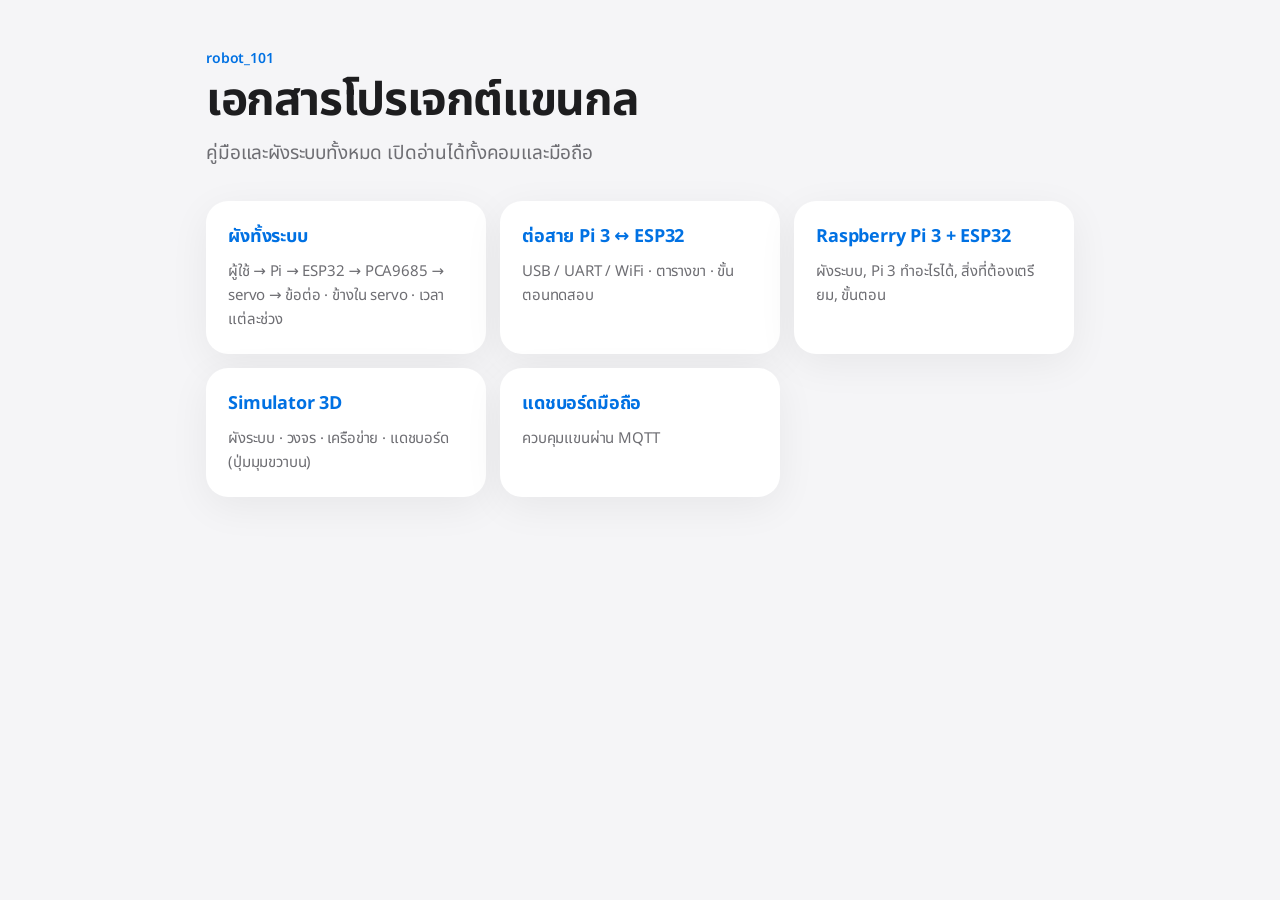
==== sim/docs/index.html @ 7e5e6629 "Add Pi 3 ↔ ESP32 wiring page (generated via llm-orchestrator) Co-Authored-By: Claude Opus 5.5 <norep" ====
<!doctype html>
<html lang="th">
<head>
<meta charset="utf-8">
<meta name="viewport" content="width=device-width,initial-scale=1">
<title>Robot Arm Docs</title>
<link rel="preconnect" href="https://fonts.googleapis.com">
<link href="https://fonts.googleapis.com/css2?family=Noto+Sans+Thai:wght@400;600;700&display=swap" rel="stylesheet">
<link rel="stylesheet" href="docs.css">
</head>
<body>
<main>
  <p class="eyebrow">robot_101</p>
  <h1>เอกสารโปรเจกต์แขนกล</h1>
  <p class="lede">คู่มือและผังระบบทั้งหมด เปิดอ่านได้ทั้งคอมและมือถือ</p>
  <div class="grid">
    <a class="card" href="system.html"><h3>ผังทั้งระบบ</h3><p>ผู้ใช้ → Pi → ESP32 → PCA9685 → servo → ข้อต่อ · ข้างใน servo · เวลาแต่ละช่วง</p></a>
    <a class="card" href="pi-wiring.html"><h3>ต่อสาย Pi 3 ↔ ESP32</h3><p>USB / UART / WiFi · ตารางขา · ขั้นตอนทดสอบ</p></a>
    <a class="card" href="raspberry-pi.html"><h3>Raspberry Pi 3 + ESP32</h3><p>ผังระบบ, Pi 3 ทำอะไรได้, สิ่งที่ต้องเตรียม, ขั้นตอน</p></a>
    <a class="card" href="../index.html"><h3>Simulator 3D</h3><p>ผังระบบ · วงจร · เครือข่าย · แดชบอร์ด (ปุ่มมุมขวาบน)</p></a>
    <a class="card" href="../remote.html"><h3>แดชบอร์ดมือถือ</h3><p>ควบคุมแขนผ่าน MQTT</p></a>
  </div>
</main>
</body>
</html>
---- sim/docs/docs.css ----
/* Shared style for robot_101 docs pages — Apple-like, light/dark */
:root {
  --font: -apple-system, BlinkMacSystemFont, "SF Pro Text", "Noto Sans Thai", system-ui, sans-serif;
  --mono: ui-monospace, "SF Mono", Menlo, monospace;
  --bg: #f5f5f7; --card: #ffffff; --text: #1d1d1f; --muted: #6e6e73; --hairline: rgba(0,0,0,.08);
  --fill: rgba(120,120,128,.12); --fill-2: rgba(120,120,128,.22);
  --accent: #0071e3; --accent-soft: rgba(0,113,227,.1);
  --ok: #248a3d; --warn: #b25000; --bad: #d70015;
  --c-blue: #0a84ff; --c-purple: #bf5af2; --c-green: #30d158; --c-red: #ff453a; --c-orange: #ff9f0a;
  --shadow: 0 10px 40px rgba(0,0,0,.06);
}
@media (prefers-color-scheme: dark) {
  :root:not([data-theme="light"]) {
    --bg: #000; --card: #1c1c1e; --text: #f5f5f7; --muted: #98989d; --hairline: rgba(255,255,255,.1);
    --fill: rgba(120,120,128,.24); --fill-2: rgba(120,120,128,.36);
    --accent: #0a84ff; --accent-soft: rgba(10,132,255,.18);
    --ok: #30d158; --warn: #ff9f0a; --bad: #ff453a; --shadow: none;
  }
}
* { box-sizing: border-box; }
html { -webkit-text-size-adjust: 100%; }
body { margin: 0; background: var(--bg); color: var(--text); font: 16px/1.6 var(--font); -webkit-font-smoothing: antialiased; letter-spacing: -.01em; }
main { max-width: 900px; margin: 0 auto; padding: 48px 16px 80px; }
a { color: var(--accent); text-decoration: none; } a:hover { text-decoration: underline; }
code { font: .88em var(--mono); background: var(--fill); padding: 1px 6px; border-radius: 6px; }
pre { font: 13px/1.5 var(--mono); background: var(--fill); padding: 14px 16px; border-radius: 14px; overflow-x: auto; }
pre code { background: none; padding: 0; }

.crumb { font-size: 14px; color: var(--muted); margin-bottom: 18px; }
.eyebrow { font-size: 14px; font-weight: 600; color: var(--accent); margin: 0 0 6px; }
h1 { font-size: clamp(30px, 5vw, 46px); line-height: 1.1; letter-spacing: -.03em; margin: 0 0 12px; }
.lede { font-size: 19px; color: var(--muted); margin: 0 0 32px; max-width: 680px; }
h2 { font-size: 26px; letter-spacing: -.02em; margin: 52px 0 14px; }
h3 { font-size: 18px; margin: 0 0 8px; }

.card { background: var(--card); border-radius: 22px; padding: 22px; box-shadow: var(--shadow); }
.grid { display: grid; gap: 14px; grid-template-columns: repeat(auto-fit, minmax(240px, 1fr)); }
.card p { margin: 6px 0 0; color: var(--muted); font-size: 15px; }

.diagram { background: var(--card); border-radius: 26px; padding: 18px; box-shadow: var(--shadow); }
.diagram svg { width: 100%; height: auto; display: block; }
.diagram .blk { fill: var(--fill); stroke: var(--fill-2); stroke-width: 1.2; }
.diagram .blk-hi { fill: var(--accent-soft); stroke: var(--accent); stroke-width: 1.5; }
.diagram .t { fill: var(--text); font: 600 14px var(--font); }
.diagram .s { fill: var(--muted); font: 12px var(--font); }
.diagram .m { fill: var(--text); font: 12px var(--mono); }
.diagram .w { fill: none; stroke-width: 2.6; stroke-linecap: round; stroke-linejoin: round; }
.w.blue { stroke: var(--c-blue); } .w.purple { stroke: var(--c-purple); } .w.green { stroke: var(--c-green); }
.w.red { stroke: var(--c-red); } .w.gray { stroke: var(--muted); } .w.dash { stroke-dasharray: 7 6; }
.legend { display: flex; flex-wrap: wrap; gap: 6px 18px; font-size: 13px; color: var(--muted); margin: 14px 4px 2px; }
.legend i { display: inline-block; width: 20px; height: 3px; border-radius: 2px; vertical-align: middle; margin-right: 6px; }

table { width: 100%; border-collapse: collapse; font-size: 15px; background: var(--card); border-radius: 18px; overflow: hidden; box-shadow: var(--shadow); }
th, td { text-align: left; padding: 12px 16px; border-bottom: 1px solid var(--hairline); vertical-align: top; }
th { font-size: 13px; color: var(--muted); font-weight: 500; }
tr:last-child td { border-bottom: 0; }
.tag { display: inline-block; font-size: 12px; font-weight: 600; padding: 2px 10px; border-radius: 999px; white-space: nowrap; }
.tag.ok { color: var(--ok); background: color-mix(in srgb, var(--ok) 14%, transparent); }
.tag.warn { color: var(--warn); background: color-mix(in srgb, var(--warn) 14%, transparent); }
.tag.bad { color: var(--bad); background: color-mix(in srgb, var(--bad) 14%, transparent); }

ol.steps { list-style: none; counter-reset: s; padding: 0; margin: 0; display: grid; gap: 12px; }
ol.steps > li { counter-increment: s; background: var(--card); border-radius: 18px; padding: 16px 18px 16px 62px; position: relative; box-shadow: var(--shadow); }
ol.steps > li::before { content: counter(s); position: absolute; left: 18px; top: 16px; width: 30px; height: 30px; border-radius: 50%;
  background: var(--accent); color: #fff; font-weight: 600; font-size: 14px; display: grid; place-items: center; }
ol.steps p { margin: 4px 0 0; color: var(--muted); font-size: 15px; }
.note { border-radius: 16px; padding: 14px 18px; font-size: 15px; background: color-mix(in srgb, var(--warn) 12%, transparent); margin-top: 16px; }
.note b { color: var(--warn); }
footer { margin-top: 60px; font-size: 13px; color: var(--muted); }
@media (max-width: 600px) { main { padding-top: 28px; } th, td { padding: 10px 12px; font-size: 14px; } }
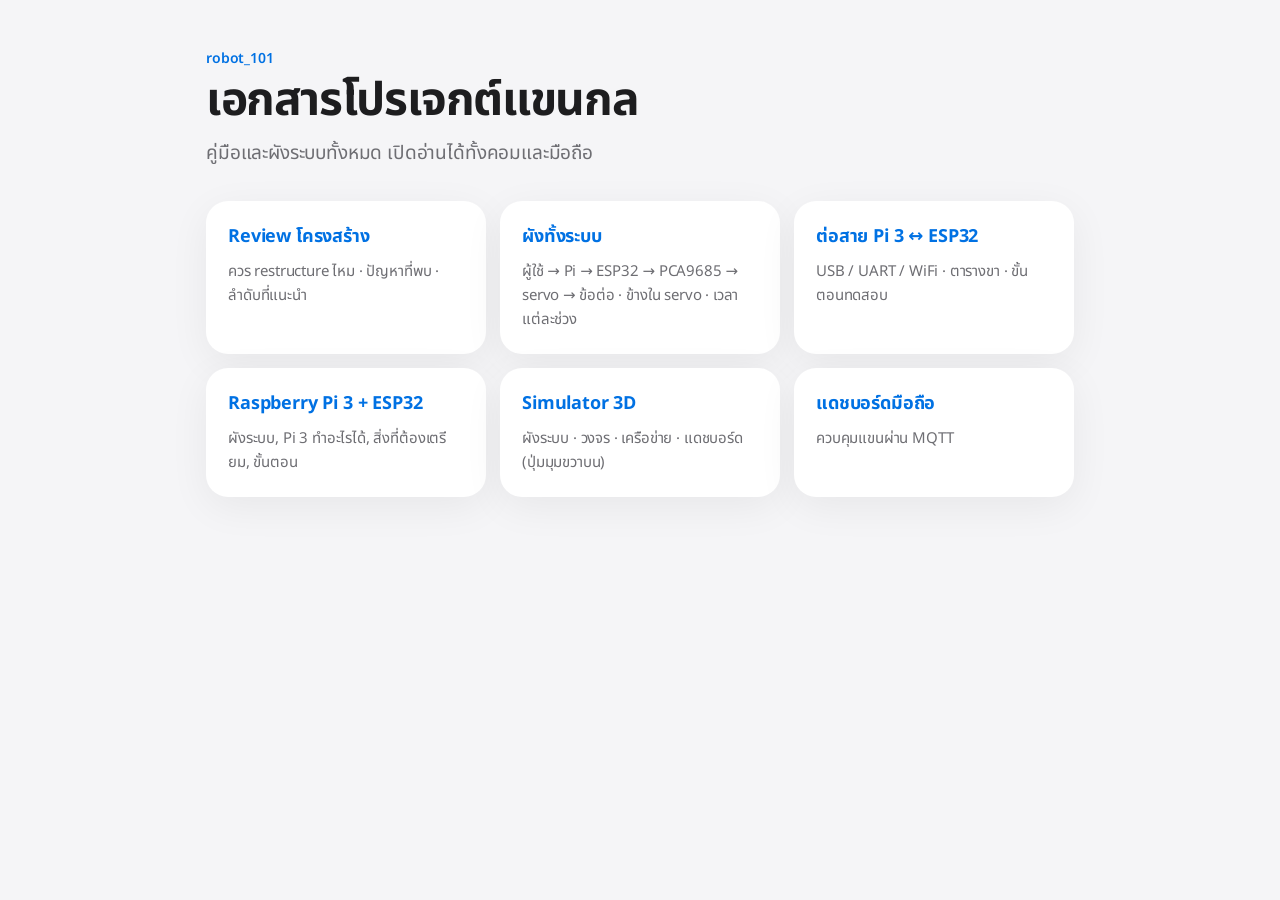
==== commit 254beafa: "Add architecture review page Co-Authored-By: Claude Opus 5.5 <noreply@anthropic.com>" ====
--- a/sim/docs/index.html
+++ b/sim/docs/index.html
@@ -14,6 +14,7 @@
   <h1>เอกสารโปรเจกต์แขนกล</h1>
   <p class="lede">คู่มือและผังระบบทั้งหมด เปิดอ่านได้ทั้งคอมและมือถือ</p>
   <div class="grid">
+    <a class="card" href="review.html"><h3>Review โครงสร้าง</h3><p>ควร restructure ไหม · ปัญหาที่พบ · ลำดับที่แนะนำ</p></a>
     <a class="card" href="system.html"><h3>ผังทั้งระบบ</h3><p>ผู้ใช้ → Pi → ESP32 → PCA9685 → servo → ข้อต่อ · ข้างใน servo · เวลาแต่ละช่วง</p></a>
     <a class="card" href="pi-wiring.html"><h3>ต่อสาย Pi 3 ↔ ESP32</h3><p>USB / UART / WiFi · ตารางขา · ขั้นตอนทดสอบ</p></a>
     <a class="card" href="raspberry-pi.html"><h3>Raspberry Pi 3 + ESP32</h3><p>ผังระบบ, Pi 3 ทำอะไรได้, สิ่งที่ต้องเตรียม, ขั้นตอน</p></a>
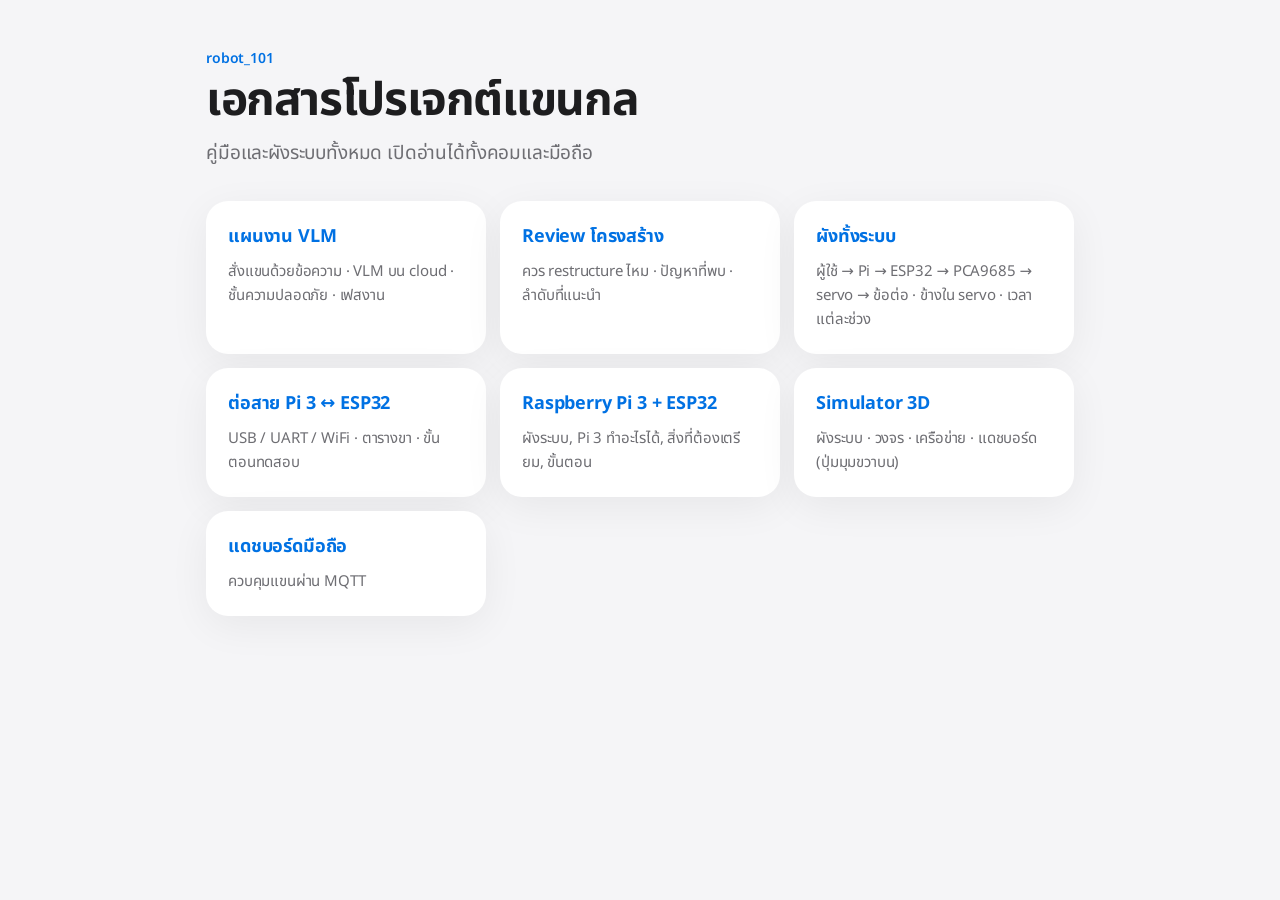
==== commit 8b02bc1c: "Add VLM plan page (cloud VLM, typed commands) via llm-orchestrator Co-Authored-By: Claude Opus 5.5 <" ====
--- a/sim/docs/index.html
+++ b/sim/docs/index.html
@@ -14,6 +14,7 @@
   <h1>เอกสารโปรเจกต์แขนกล</h1>
   <p class="lede">คู่มือและผังระบบทั้งหมด เปิดอ่านได้ทั้งคอมและมือถือ</p>
   <div class="grid">
+    <a class="card" href="vlm-plan.html"><h3>แผนงาน VLM</h3><p>สั่งแขนด้วยข้อความ · VLM บน cloud · ชั้นความปลอดภัย · เฟสงาน</p></a>
     <a class="card" href="review.html"><h3>Review โครงสร้าง</h3><p>ควร restructure ไหม · ปัญหาที่พบ · ลำดับที่แนะนำ</p></a>
     <a class="card" href="system.html"><h3>ผังทั้งระบบ</h3><p>ผู้ใช้ → Pi → ESP32 → PCA9685 → servo → ข้อต่อ · ข้างใน servo · เวลาแต่ละช่วง</p></a>
     <a class="card" href="pi-wiring.html"><h3>ต่อสาย Pi 3 ↔ ESP32</h3><p>USB / UART / WiFi · ตารางขา · ขั้นตอนทดสอบ</p></a>
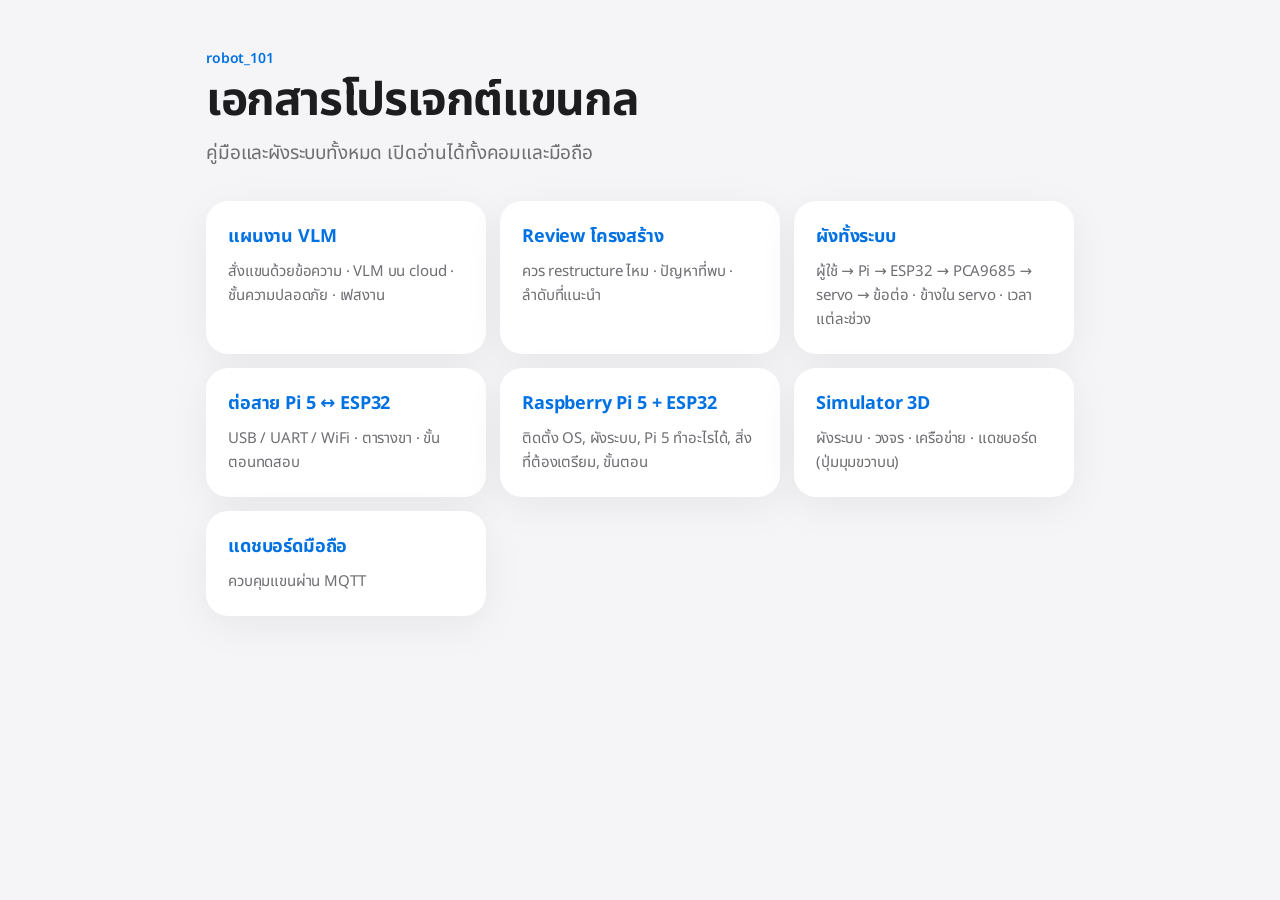
==== commit fd23198d: "Docs: switch Pi 3 references to Raspberry Pi 5 (power, capabilities, diagrams) Co-Authored-By: Claud" ====
--- a/sim/docs/index.html
+++ b/sim/docs/index.html
@@ -17,8 +17,8 @@
     <a class="card" href="vlm-plan.html"><h3>แผนงาน VLM</h3><p>สั่งแขนด้วยข้อความ · VLM บน cloud · ชั้นความปลอดภัย · เฟสงาน</p></a>
     <a class="card" href="review.html"><h3>Review โครงสร้าง</h3><p>ควร restructure ไหม · ปัญหาที่พบ · ลำดับที่แนะนำ</p></a>
     <a class="card" href="system.html"><h3>ผังทั้งระบบ</h3><p>ผู้ใช้ → Pi → ESP32 → PCA9685 → servo → ข้อต่อ · ข้างใน servo · เวลาแต่ละช่วง</p></a>
-    <a class="card" href="pi-wiring.html"><h3>ต่อสาย Pi 3 ↔ ESP32</h3><p>USB / UART / WiFi · ตารางขา · ขั้นตอนทดสอบ</p></a>
-    <a class="card" href="raspberry-pi.html"><h3>Raspberry Pi 3 + ESP32</h3><p>ผังระบบ, Pi 3 ทำอะไรได้, สิ่งที่ต้องเตรียม, ขั้นตอน</p></a>
+    <a class="card" href="pi-wiring.html"><h3>ต่อสาย Pi 5 ↔ ESP32</h3><p>USB / UART / WiFi · ตารางขา · ขั้นตอนทดสอบ</p></a>
+    <a class="card" href="raspberry-pi.html"><h3>Raspberry Pi 5 + ESP32</h3><p>ติดตั้ง OS, ผังระบบ, Pi 5 ทำอะไรได้, สิ่งที่ต้องเตรียม, ขั้นตอน</p></a>
     <a class="card" href="../index.html"><h3>Simulator 3D</h3><p>ผังระบบ · วงจร · เครือข่าย · แดชบอร์ด (ปุ่มมุมขวาบน)</p></a>
     <a class="card" href="../remote.html"><h3>แดชบอร์ดมือถือ</h3><p>ควบคุมแขนผ่าน MQTT</p></a>
   </div>
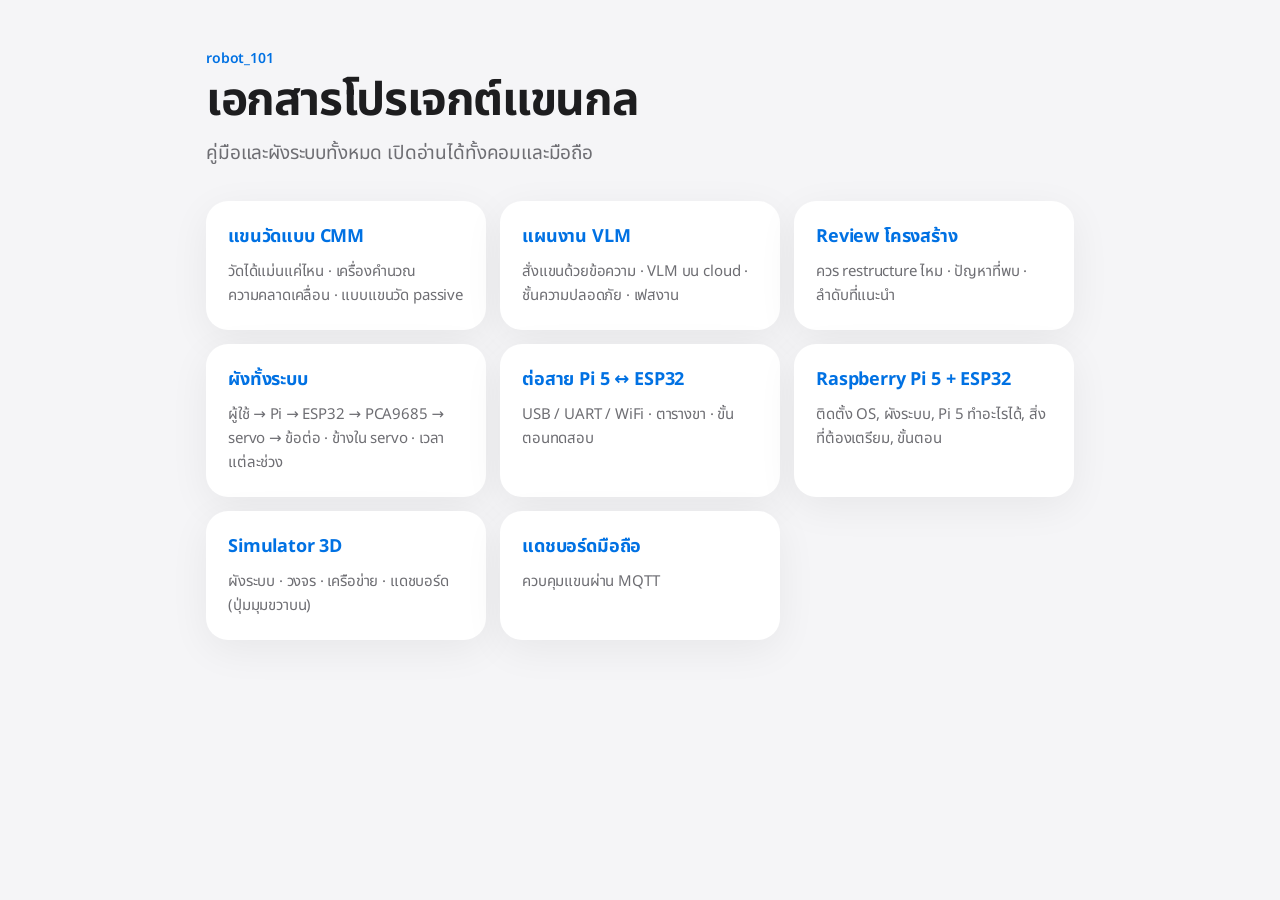
==== commit be92f16c: "Add CMM accuracy page with error calculator (via llm-orchestrator) Co-Authored-By: Claude Opus 5.5 <" ====
--- a/sim/docs/index.html
+++ b/sim/docs/index.html
@@ -14,6 +14,7 @@
   <h1>เอกสารโปรเจกต์แขนกล</h1>
   <p class="lede">คู่มือและผังระบบทั้งหมด เปิดอ่านได้ทั้งคอมและมือถือ</p>
   <div class="grid">
+    <a class="card" href="cmm.html"><h3>แขนวัดแบบ CMM</h3><p>วัดได้แม่นแค่ไหน · เครื่องคำนวณความคลาดเคลื่อน · แบบแขนวัด passive</p></a>
     <a class="card" href="vlm-plan.html"><h3>แผนงาน VLM</h3><p>สั่งแขนด้วยข้อความ · VLM บน cloud · ชั้นความปลอดภัย · เฟสงาน</p></a>
     <a class="card" href="review.html"><h3>Review โครงสร้าง</h3><p>ควร restructure ไหม · ปัญหาที่พบ · ลำดับที่แนะนำ</p></a>
     <a class="card" href="system.html"><h3>ผังทั้งระบบ</h3><p>ผู้ใช้ → Pi → ESP32 → PCA9685 → servo → ข้อต่อ · ข้างใน servo · เวลาแต่ละช่วง</p></a>
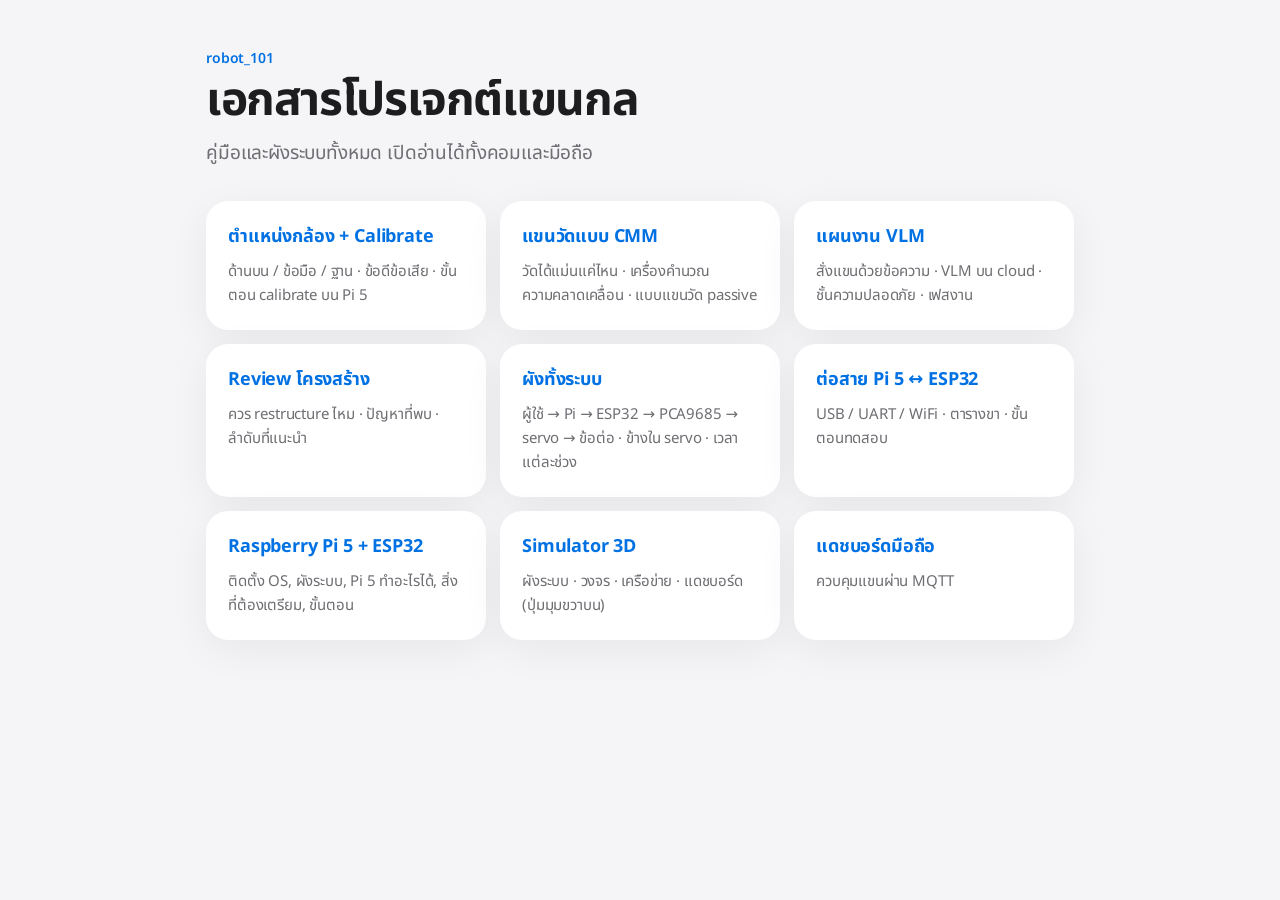
==== commit dbb2b512: "Add camera placement + calibration page (via llm-orchestrator) Co-Authored-By: Claude Opus 5.5 <nore" ====
--- a/sim/docs/index.html
+++ b/sim/docs/index.html
@@ -14,6 +14,7 @@
   <h1>เอกสารโปรเจกต์แขนกล</h1>
   <p class="lede">คู่มือและผังระบบทั้งหมด เปิดอ่านได้ทั้งคอมและมือถือ</p>
   <div class="grid">
+    <a class="card" href="camera.html"><h3>ตำแหน่งกล้อง + Calibrate</h3><p>ด้านบน / ข้อมือ / ฐาน · ข้อดีข้อเสีย · ขั้นตอน calibrate บน Pi 5</p></a>
     <a class="card" href="cmm.html"><h3>แขนวัดแบบ CMM</h3><p>วัดได้แม่นแค่ไหน · เครื่องคำนวณความคลาดเคลื่อน · แบบแขนวัด passive</p></a>
     <a class="card" href="vlm-plan.html"><h3>แผนงาน VLM</h3><p>สั่งแขนด้วยข้อความ · VLM บน cloud · ชั้นความปลอดภัย · เฟสงาน</p></a>
     <a class="card" href="review.html"><h3>Review โครงสร้าง</h3><p>ควร restructure ไหม · ปัญหาที่พบ · ลำดับที่แนะนำ</p></a>
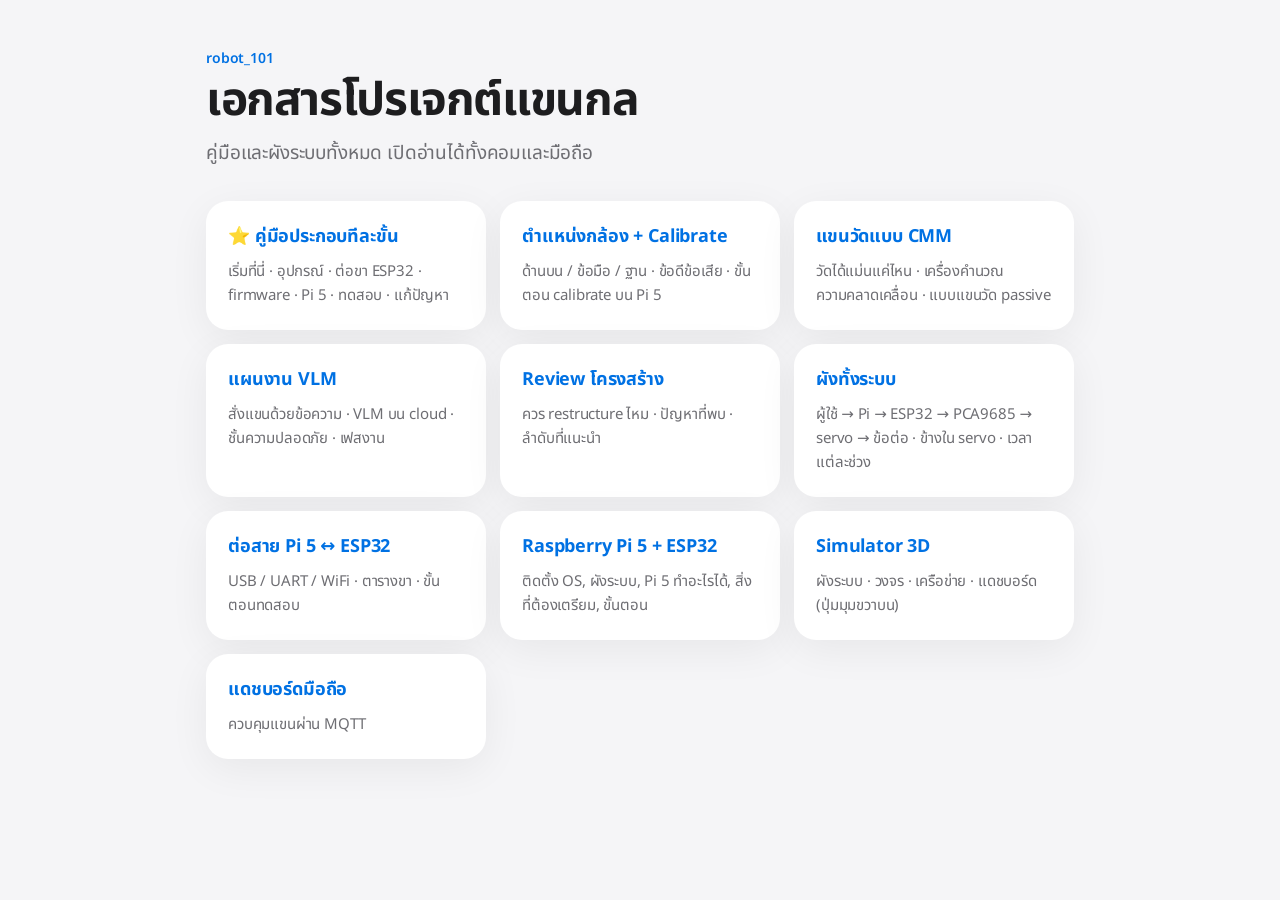
==== commit f1889858: "Add step-by-step build guide (parts, ESP32 pinout, firmware, Home setup, Pi 5, tests, troubleshootin" ====
--- a/sim/docs/index.html
+++ b/sim/docs/index.html
@@ -14,6 +14,7 @@
   <h1>เอกสารโปรเจกต์แขนกล</h1>
   <p class="lede">คู่มือและผังระบบทั้งหมด เปิดอ่านได้ทั้งคอมและมือถือ</p>
   <div class="grid">
+    <a class="card" href="build-guide.html"><h3>⭐ คู่มือประกอบทีละขั้น</h3><p>เริ่มที่นี่ · อุปกรณ์ · ต่อขา ESP32 · firmware · Pi 5 · ทดสอบ · แก้ปัญหา</p></a>
     <a class="card" href="camera.html"><h3>ตำแหน่งกล้อง + Calibrate</h3><p>ด้านบน / ข้อมือ / ฐาน · ข้อดีข้อเสีย · ขั้นตอน calibrate บน Pi 5</p></a>
     <a class="card" href="cmm.html"><h3>แขนวัดแบบ CMM</h3><p>วัดได้แม่นแค่ไหน · เครื่องคำนวณความคลาดเคลื่อน · แบบแขนวัด passive</p></a>
     <a class="card" href="vlm-plan.html"><h3>แผนงาน VLM</h3><p>สั่งแขนด้วยข้อความ · VLM บน cloud · ชั้นความปลอดภัย · เฟสงาน</p></a>
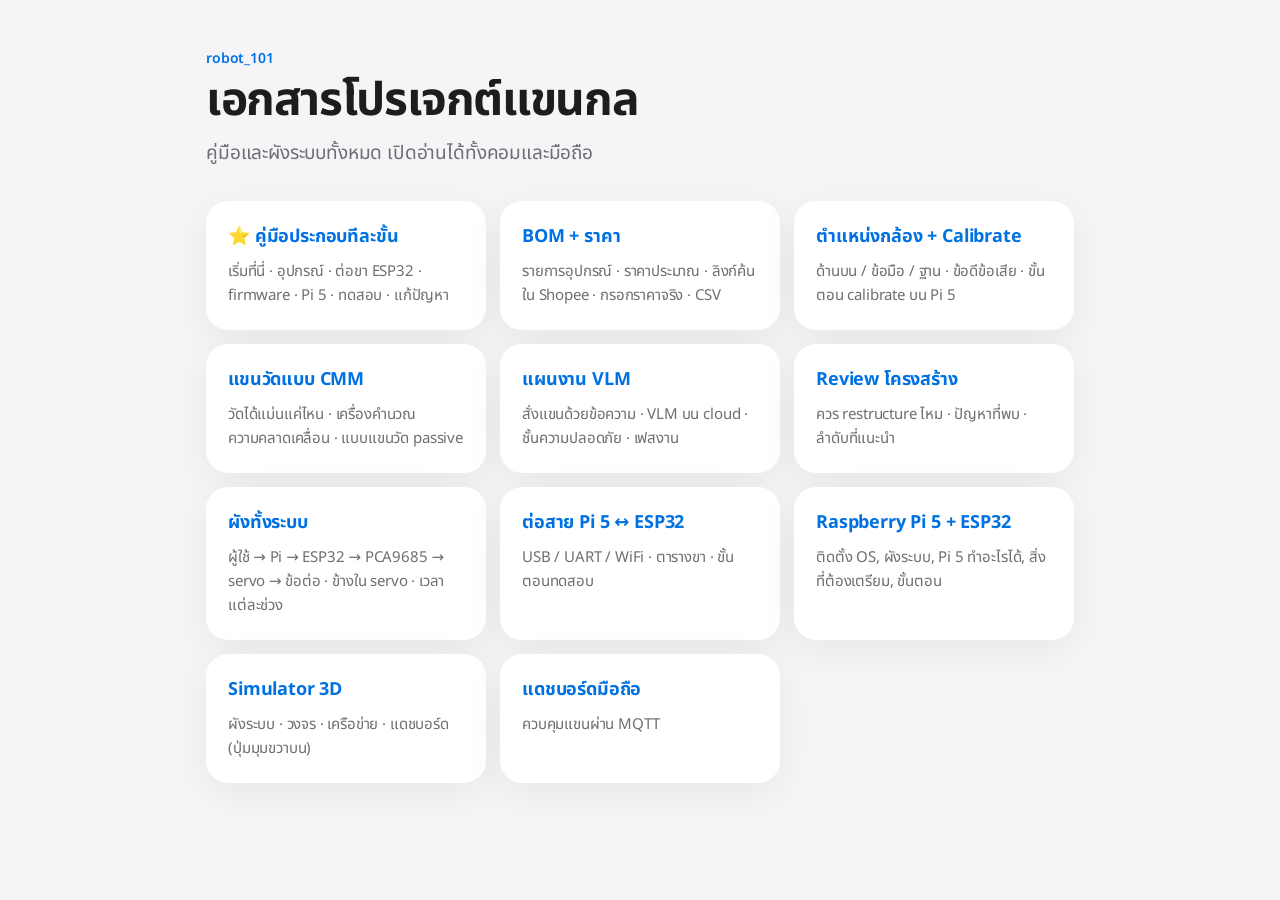
==== commit 3e0f3231: "Add BOM page: estimated prices, Shopee search links, actual-price entry, totals, CSV (via llm-orches" ====
--- a/sim/docs/index.html
+++ b/sim/docs/index.html
@@ -15,6 +15,7 @@
   <p class="lede">คู่มือและผังระบบทั้งหมด เปิดอ่านได้ทั้งคอมและมือถือ</p>
   <div class="grid">
     <a class="card" href="build-guide.html"><h3>⭐ คู่มือประกอบทีละขั้น</h3><p>เริ่มที่นี่ · อุปกรณ์ · ต่อขา ESP32 · firmware · Pi 5 · ทดสอบ · แก้ปัญหา</p></a>
+    <a class="card" href="bom.html"><h3>BOM + ราคา</h3><p>รายการอุปกรณ์ · ราคาประมาณ · ลิงก์ค้นใน Shopee · กรอกราคาจริง · CSV</p></a>
     <a class="card" href="camera.html"><h3>ตำแหน่งกล้อง + Calibrate</h3><p>ด้านบน / ข้อมือ / ฐาน · ข้อดีข้อเสีย · ขั้นตอน calibrate บน Pi 5</p></a>
     <a class="card" href="cmm.html"><h3>แขนวัดแบบ CMM</h3><p>วัดได้แม่นแค่ไหน · เครื่องคำนวณความคลาดเคลื่อน · แบบแขนวัด passive</p></a>
     <a class="card" href="vlm-plan.html"><h3>แผนงาน VLM</h3><p>สั่งแขนด้วยข้อความ · VLM บน cloud · ชั้นความปลอดภัย · เฟสงาน</p></a>
